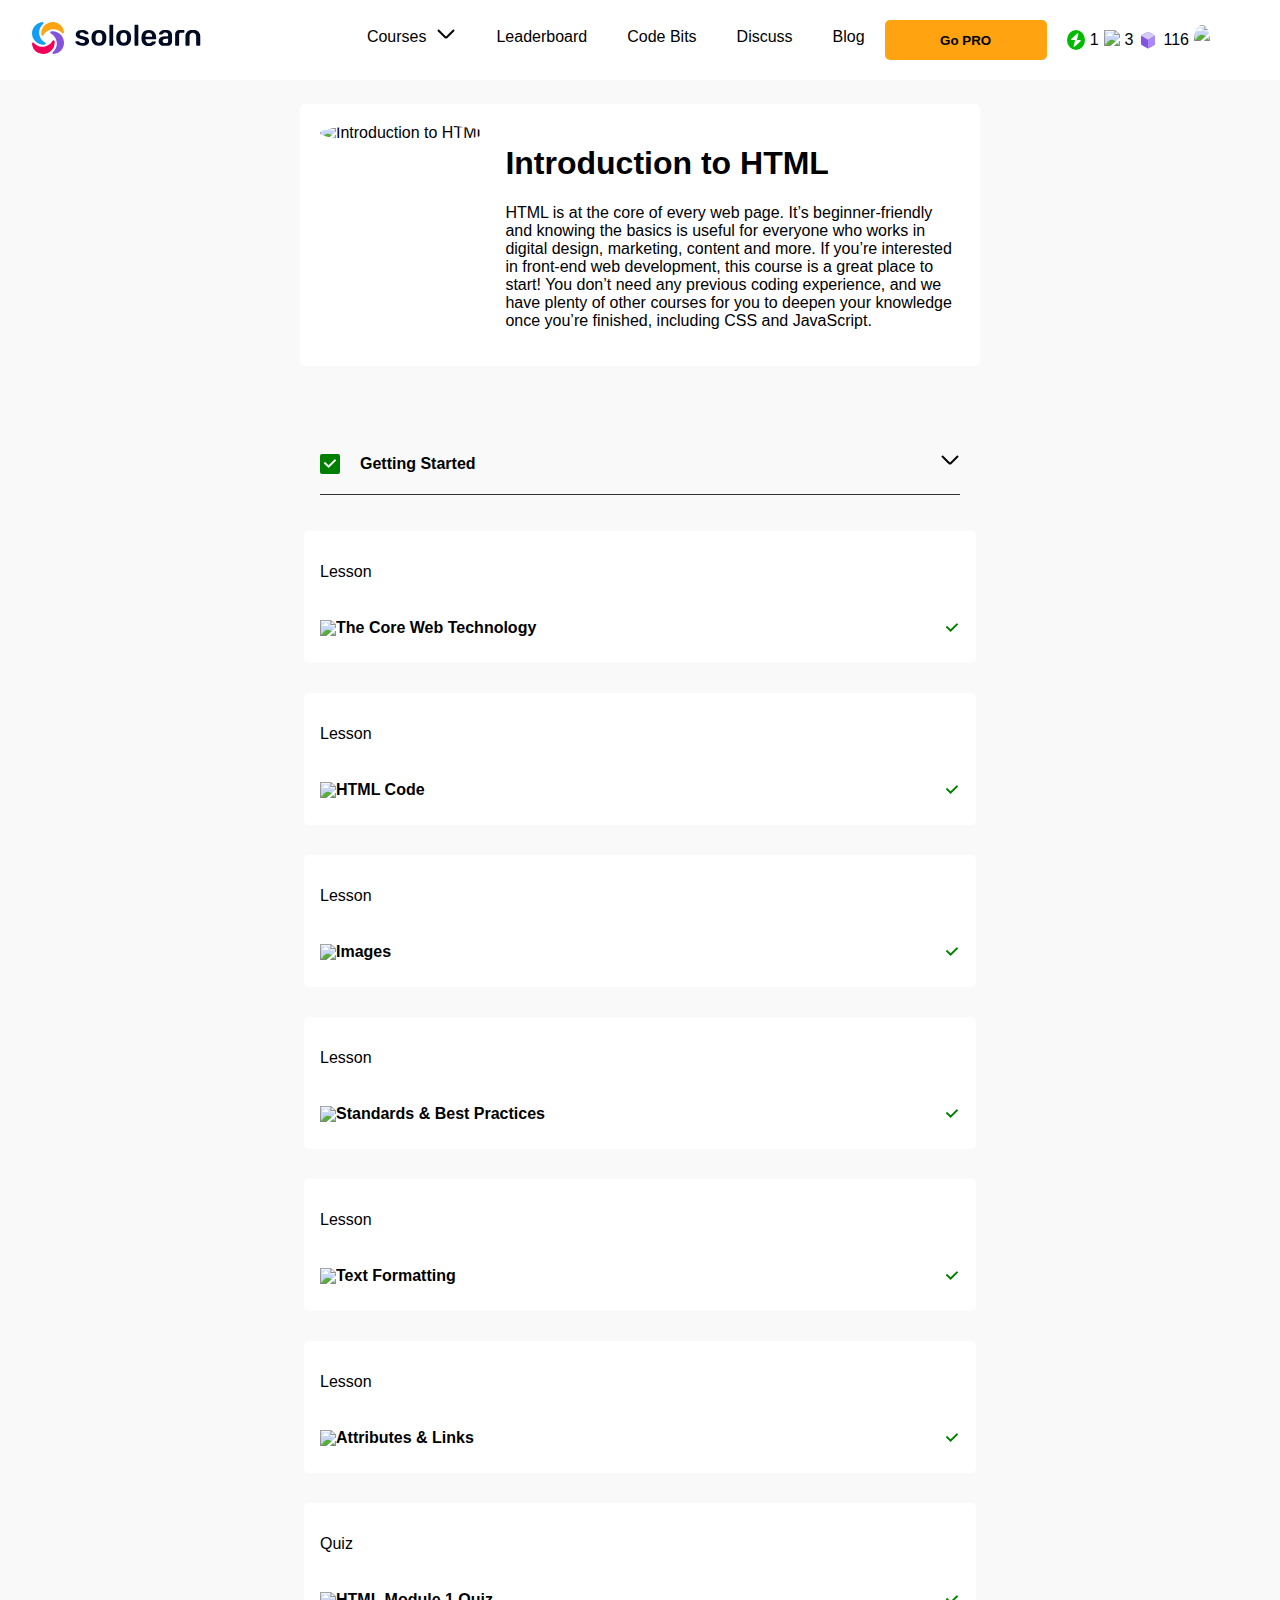
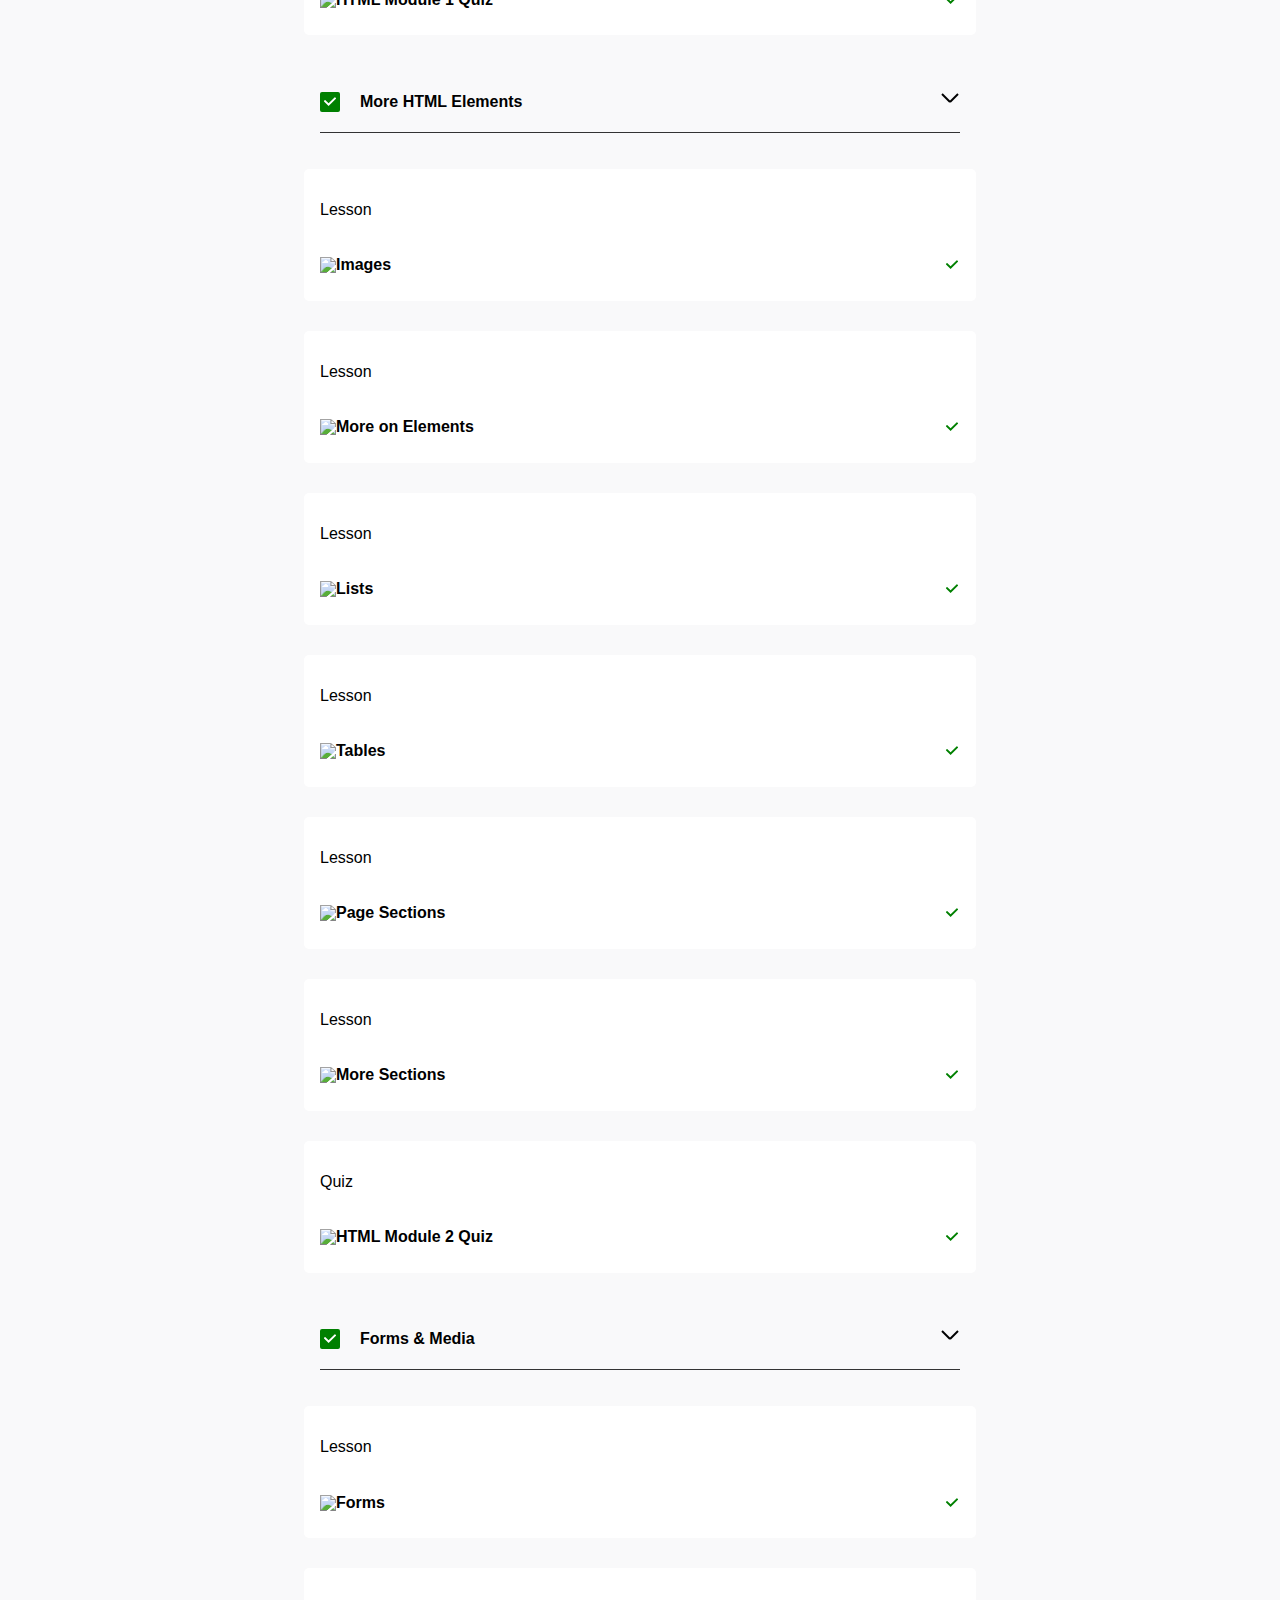
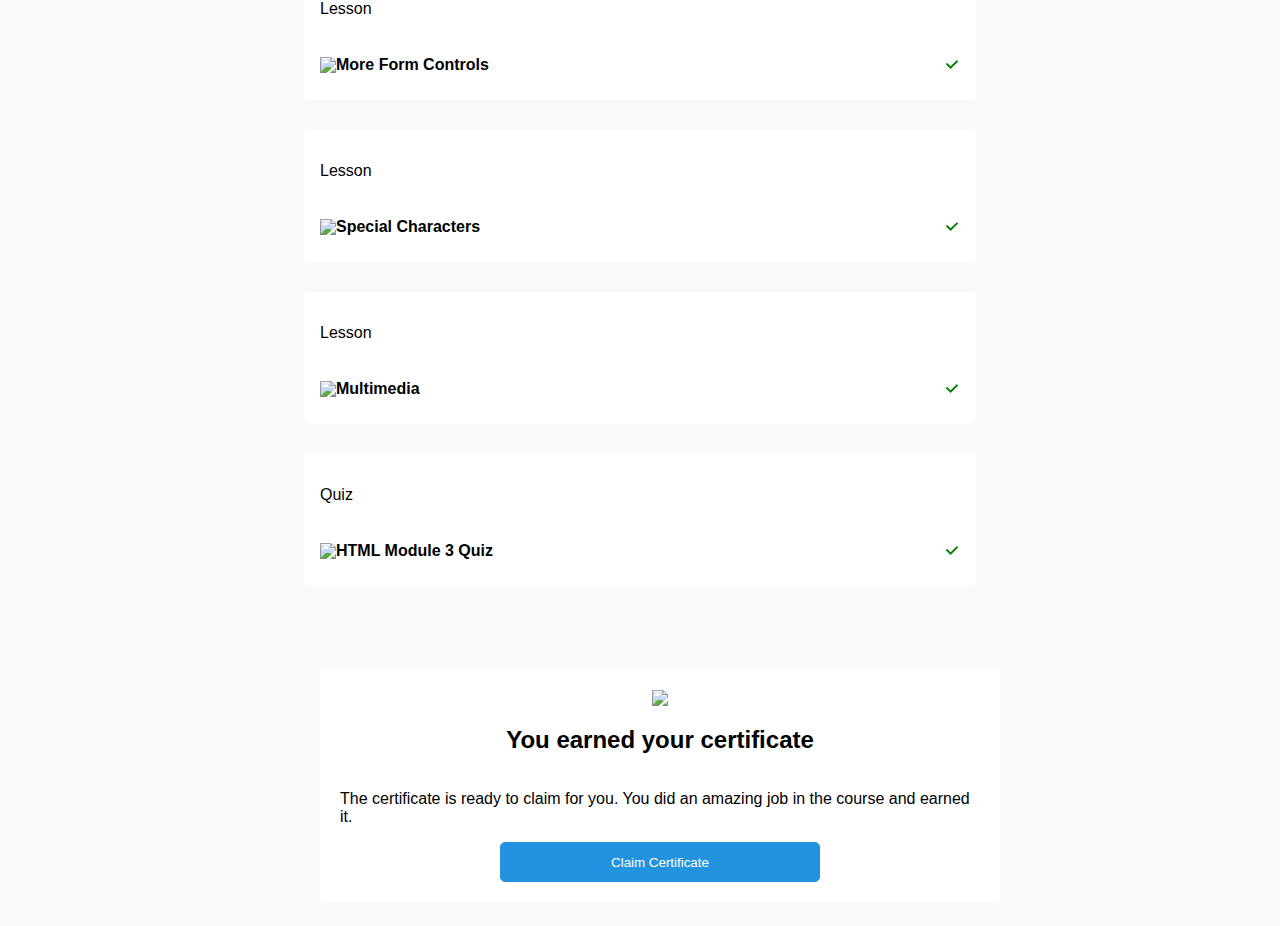
==== certificate.html @ 6a6c864c "Add files via upload" ====
<!DOCTYPE html>
<html>
    <head>
        <style>
            html {
                font-family:Arial, Helvetica, sans-serif;
            }
            body {
                background-color: #f9f9fa;
                display: flex;
                flex-direction: column;
                justify-content: center;
                align-items: center;
                height: 100%;
                margin: 0;
            }
            header{
                display: flex;
                flex-direction: row;
                width: 100%;
                height: 80px;
                justify-content: space-between;
                align-self: center;
                align-items: center;
                background-color: white;
            }
            .logo{
                display: flex;
                flex-grow: 1;
                flex-direction: row;
                padding: 24px 32px;
            }
            .tses{
                display: flex;
                flex-direction: row;
            }
            ul{
                display: flex;
                flex-direction: row;
            }
            li{
                display: flex;
                flex-direction: row;
                list-style-type: none;
                border: 1 solid white;
                padding: 20px;
            }
            .down{
                gap: 10px;
            }
            a{
                color: black;
                text-decoration: none;
            }
            .pro{
                background-color: #ffa310;
                align-items: center;
                align-self: center;
                justify-content: center;
                padding: 16px 40px;
                border: #ffa310;
                border-radius: 5px;
                display: flex;
                color: black;
                width: 162px;
                font-weight: bold;
            }
            .icons{
                gap: 5px;
                display: flex;
                flex-direction: row;
                align-items: center;
                align-self: center;
                justify-content: space-between;
            }
            .sol-icon{
                margin-left: 20px;
                border-radius: 100%;
                background-color: #00bb00;
                height: 20px;
                color: #ffffff;
                gap: 15px;
            }
            .portrait{
                height: 30px;
                border-radius: 100%;
            }
            .main {
                display: flex;
                flex-direction: column;
            }
            .subject {
                display: flex;
                flex-direction: row;
                width: 50%;
                background-color: white;
                border-radius: 5px;
                margin: 24px auto;
                padding: 20px;
                gap: 20px;
            }
            post{
                display: flex;
                flex-direction: row;
                gap: 20px;
            }
            .html-text {
                flex: 1;
                font-size: 16px;
            }
            img.html {
                border-radius: 50%;
                height: 5rem;
                object-fit: cover;
                width: 5rem;
            }
            .steps{
                display: flex;
                flex-direction: column;
                width: 50%;
                background-color:#f9f9fa;
                margin: 24px auto;
                padding: 20px;
                gap: 20px;
            }
            .lists{
                display: flex;
                flex-direction: row;
                gap: 20px;
                border-bottom: 1px solid #333;
                justify-content: space-between;
            }

            .together{
                display: flex;
                flex-grow: 1;
                flex-direction: row;
                gap: 20px;
            }

            .footer{
                display: flex;
                flex-direction: column;
                align-items: center;
                align-self: center;
                flex-grow: 1;
                width: 50%;
                justify-self: inherit;
            }
            .cert {
                display: flex;
                flex-direction: column;
                background-color: white;
                border-radius: 5px;
                margin: 24px auto;
                padding: 20px;
                width: 100%;
                justify-content: center;
                align-items: center;
                align-self: center;
                flex-grow: 1;
            }
            button{
                background-color: #2493df;
                color: #fff;
                border: 1px solid #2493df;
                border-radius: 5px;
                height: 40px;
                width: 50%;
                align-items: center;
                align-self: center;
                justify-content: center;
            }

            .green-box {
            width: 20px;
            height: 20px;
            background-color: green;
            border-radius: 10%;
            display: flex;
            justify-content: center;
            align-items: center;
            align-self: center;
            }

            .show-list{
                align-items: center;
                align-self: center;
                display: flex;
            }

            .show-list:active{
                display: none;
            }

            .show-list1{
                display: none;
            }

            .show-list1::content{
                display: flex;
            }

            .lesson-1{
                display: flex;
                align-self: center;
                flex-direction: column;
                gap: 30px;
                width: 100%;
                align-self: center;
                padding: 16px;
            }

            .lesson-2{
                display: flex;
                flex-direction: column;
                border: 1 solid white;
                background-color: white;
                border-radius: 5px;
                height: 100px;
                align-self: center;
                width: 100%;
                padding: 16px;
            }

            .part{
                display: flex;
                flex-direction: row;
                border: 1 solid white;
                background-color: white;
                height: fit-content;
                align-self: center;
                align-items: center;
                width: 100%;
            }
            .empty{
                width: 100px;
                display: flex;
                flex-direction: row;
                flex-grow: 1;
            }
            .menu{
                visibility: hidden;
                align-items: center;
                align-self: center;
                justify-content: center;
                display: flex;
            }
            @media (max-width: 1024px) {
                ul,li, .pro, .icons{
                    display:none;
                }
                .icon--menu--toggle{
                    display: flex;
                    flex-direction: row;
                }
                .menu{
                    visibility: visible;
                }
            }
            @media (max-width: 720px){
                post{
                    display: flex;
                    flex-direction: column;
                }
                media{
                    display: flex;
                    flex-direction: column;
                }
            }
        </style>        
    </head>
    <body>
        <header>
            <div class="logo">
                <a href="C:\Users\user\OneDrive\Хавсралтууд\sololearn\solo.html">
                    <svg width="169" height="32" viewBox="0 0 169 32" fill="none" xmlns="http://www.w3.org/2000/svg" role="img" class="sol-illustration">
                        <g id="logo.primary"><g id="Logo"><g id="Logo_2" clip-path="url(#clip0_2813_8156)">
                            <g id="Logo_3" clip-path="url(#clip1_2813_8156)">
                                <path id="Vector" d="M21.4906 7.15989C24.9115 7.15989 27.985 8.66049 30.0696 11.0588C30.7778 11.8627 32.1008 11.3133 31.9939 10.2415C31.927 9.54477 31.7934 8.83467 31.593 8.12456C30.5373 4.34628 27.5173 1.39868 23.7356 0.407212C16.1321 -1.60251 9.29028 4.10511 9.29028 11.4071C9.29028 11.8761 9.31701 12.345 9.37046 12.8005C9.50409 13.859 10.9206 14.1269 11.4283 13.1891C13.3526 9.59836 17.1343 7.15989 21.4906 7.15989Z" fill="#FFA310"></path>
                                <path id="Vector_2" d="M7.16402 10.5093C7.16402 7.08844 8.66368 4.01498 11.0605 1.93036C11.8638 1.22213 11.3149 -0.100797 10.2437 0.00610591C9.53402 0.0729204 8.82436 0.206549 8.11469 0.39363C4.33877 1.46266 1.39301 4.46932 0.402163 8.25102C-1.59292 15.8679 4.11114 22.7097 11.4086 22.7097C11.8772 22.7097 12.3459 22.683 12.8011 22.6295C13.8589 22.4959 14.1267 21.0794 13.1894 20.5716C9.60096 18.6474 7.16402 14.8657 7.16402 10.5093Z" fill="#149EF2"></path>
                                <path id="Veactor_3" d="M10.5032 24.8494C7.08428 24.8494 4.01262 23.3497 1.92923 20.9529C1.22141 20.1496 -0.100738 20.6985 0.00610232 21.7697C0.0728775 22.466 0.206428 23.1757 0.406754 23.8853C1.4618 27.6612 4.48004 30.607 8.25952 31.5979C15.8719 33.5929 22.7097 27.8889 22.7097 20.5914C22.7097 20.1228 22.683 19.6541 22.6295 19.1989C22.496 18.1411 21.0804 17.8733 20.5729 18.8106C18.6364 22.4124 14.8569 24.8494 10.5032 24.8494Z" fill="#F20057"></path>
                                <path id="Vector_4" d="M24.8494 21.4968C24.8494 24.9157 23.3497 27.9874 20.9529 30.0708C20.1496 30.7786 20.6985 32.1007 21.7697 31.9939C22.466 31.9271 23.1757 31.7936 23.8853 31.5932C27.6612 30.5382 30.607 27.52 31.5979 23.7405C33.5929 16.1281 27.8889 9.29031 20.5914 9.29031C20.1228 9.29031 19.6541 9.31702 19.1989 9.37044C18.1411 9.50399 17.8733 10.9196 18.8106 11.4271C22.4124 13.3636 24.8494 17.1431 24.8494 21.4968Z" fill="#8252DD"></path>
                            </g>
                            </g>
                            <g id="Type">
                            <path id="Vector_5" d="M50.1428 23.7419C48.9373 23.7419 47.9214 23.6094 47.0681 23.331C46.2148 23.0526 45.524 22.7212 44.9822 22.3103C44.4404 21.8993 44.0476 21.4884 43.7768 21.0774C43.5194 20.6665 43.3704 20.3218 43.3569 20.0567C43.3433 19.8446 43.3975 19.6723 43.5465 19.5397C43.6955 19.4071 43.858 19.3541 44.0476 19.3541H46.4315C46.5128 19.3541 46.5805 19.3674 46.6347 19.3806C46.6889 19.3939 46.7701 19.4602 46.8785 19.553C47.1358 19.7651 47.4067 19.9904 47.7047 20.229C47.9892 20.4676 48.3413 20.6665 48.7341 20.8256C49.1405 20.9979 49.6281 21.0774 50.2376 21.0774C51.0232 21.0774 51.6733 20.9316 52.2016 20.6267C52.7298 20.3218 53.0007 19.8844 53.0007 19.3276C53.0007 18.9167 52.8923 18.5852 52.6621 18.3334C52.4318 18.0815 52.0119 17.8429 51.3889 17.6441C50.7658 17.4452 49.8854 17.2199 48.7477 16.9812C47.6235 16.7294 46.7024 16.398 45.9575 16.0135C45.2125 15.6158 44.6707 15.1386 44.305 14.5421C43.9393 13.9588 43.7632 13.2695 43.7632 12.4874C43.7632 11.7185 43.9935 11.0027 44.4675 10.3001C44.9416 9.61077 45.6324 9.0275 46.567 8.59004C47.5015 8.13933 48.6529 7.91397 50.0344 7.91397C51.118 7.91397 52.0526 8.04653 52.8517 8.31166C53.6509 8.57678 54.3145 8.90819 54.8428 9.29262C55.371 9.69031 55.7774 10.0747 56.0618 10.4857C56.3463 10.8834 56.4952 11.228 56.5088 11.5329C56.5223 11.745 56.4682 11.9174 56.3327 12.0499C56.1973 12.1825 56.0347 12.2355 55.8586 12.2355H53.6373C53.5425 12.2355 53.4477 12.2223 53.3664 12.1825C53.2851 12.1427 53.2039 12.0897 53.1226 12.0367C52.9059 11.8378 52.6621 11.639 52.4047 11.4269C52.1474 11.2148 51.8359 11.0159 51.4566 10.8569C51.0909 10.6845 50.6033 10.605 50.0073 10.605C49.2488 10.605 48.6664 10.7641 48.2736 11.0955C47.8673 11.4136 47.6776 11.8246 47.6776 12.315C47.6776 12.6465 47.7724 12.9381 47.9621 13.1767C48.1517 13.4153 48.5309 13.6539 49.1134 13.866C49.6958 14.0781 50.5762 14.3035 51.7546 14.5421C53.0955 14.7807 54.152 15.1254 54.9511 15.5893C55.7367 16.0533 56.3056 16.5836 56.6307 17.1668C56.9558 17.7634 57.1183 18.4262 57.1183 19.142C57.1183 20.0169 56.8474 20.8123 56.3192 21.5149C55.7909 22.2175 55.0053 22.7742 53.9759 23.1719C52.933 23.5431 51.6598 23.7419 50.1428 23.7419Z" fill="#000A23"></path><path id="Vector_6" d="M66.938 20.8388C67.9777 20.8388 68.7908 20.5074 69.3507 19.8578C69.9238 19.2083 70.2304 18.2406 70.2971 16.968C70.3104 16.6763 70.3237 16.2919 70.3237 15.828C70.3237 15.364 70.3104 14.9796 70.2971 14.6879C70.2437 13.4418 69.9238 12.4741 69.3507 11.8113C68.7775 11.1485 67.9777 10.8171 66.938 10.8171C65.8983 10.8171 65.0852 11.1485 64.5254 11.8113C63.9522 12.4741 63.6457 13.4286 63.579 14.6879C63.5657 14.9796 63.5523 15.364 63.5523 15.828C63.5523 16.2919 63.5657 16.6763 63.579 16.968C63.6323 18.2406 63.9522 19.2083 64.5254 19.8578C65.0852 20.5207 65.8983 20.8388 66.938 20.8388ZM66.938 23.7419C65.3652 23.7419 64.0455 23.4635 62.9659 22.92C61.8995 22.3765 61.0731 21.5944 60.5132 20.6002C59.9534 19.606 59.6335 18.4394 59.5535 17.1138C59.5402 16.7559 59.5269 16.3317 59.5269 15.828C59.5269 15.3242 59.5402 14.8868 59.5535 14.5421C59.6335 13.19 59.9667 12.0234 60.5399 11.0424C61.1264 10.0615 61.9395 9.29262 63.0192 8.73586C64.0855 8.19235 65.3918 7.91397 66.9247 7.91397C68.4576 7.91397 69.7639 8.19235 70.8302 8.73586C71.8966 9.27936 72.723 10.0482 73.3095 11.0424C73.8827 12.0367 74.2159 13.2032 74.2959 14.5421C74.3092 14.9 74.3226 15.3242 74.3226 15.828C74.3226 16.3317 74.3092 16.7691 74.2959 17.1138C74.2159 18.4394 73.896 19.606 73.3362 20.6002C72.7763 21.5944 71.9632 22.3765 70.8836 22.92C69.8305 23.4768 68.5109 23.7419 66.938 23.7419Z" fill="#000A23"></path><path id="Vector_7" d="M91.7123 20.8388C92.752 20.8388 93.5651 20.5074 94.1249 19.8578C94.6981 19.2083 95.0046 18.2406 95.0713 16.968C95.0846 16.6763 95.0979 16.2919 95.0979 15.828C95.0979 15.364 95.0846 14.9796 95.0713 14.6879C95.018 13.4418 94.6981 12.4741 94.1249 11.8113C93.5517 11.1485 92.752 10.8171 91.7123 10.8171C90.6726 10.8171 89.8595 11.1485 89.2996 11.8113C88.7265 12.4741 88.4199 13.4286 88.3532 14.6879C88.3399 14.9796 88.3266 15.364 88.3266 15.828C88.3266 16.2919 88.3399 16.6763 88.3532 16.968C88.4066 18.2406 88.7265 19.2083 89.2996 19.8578C89.8595 20.5207 90.6592 20.8388 91.7123 20.8388ZM91.7123 23.7419C90.1394 23.7419 88.8198 23.4635 87.7401 22.92C86.6737 22.3765 85.8473 21.5944 85.2875 20.6002C84.7276 19.606 84.4077 18.4394 84.3277 17.1138C84.3144 16.7559 84.3011 16.3317 84.3011 15.828C84.3011 15.3242 84.3144 14.8868 84.3277 14.5421C84.4077 13.19 84.741 12.0234 85.3141 11.0424C85.9006 10.0615 86.7137 9.29262 87.7934 8.73586C88.8598 8.19235 90.166 7.91397 91.6989 7.91397C93.2318 7.91397 94.5381 8.19235 95.6045 8.73586C96.6708 9.27936 97.4973 10.0482 98.0837 11.0424C98.6569 12.0367 98.9901 13.2032 99.0701 14.5421C99.0835 14.9 99.0968 15.3242 99.0968 15.828C99.0968 16.3317 99.0835 16.7691 99.0701 17.1138C98.9901 18.4394 98.6702 19.606 98.1104 20.6002C97.5506 21.5944 96.7375 22.3765 95.6578 22.92C94.6048 23.4768 93.2851 23.7419 91.7123 23.7419Z" fill="#000A23"></path><path id="Vector_8" d="M113.521 14.6534H120.141V14.5587C120.141 13.7738 120.005 13.0971 119.748 12.5288C119.491 11.9468 119.112 11.4867 118.611 11.1484C118.11 10.8101 117.514 10.6341 116.81 10.6341C116.107 10.6341 115.511 10.8101 115.01 11.1484C114.509 11.4867 114.13 11.9468 113.887 12.5288C113.643 13.1107 113.507 13.7873 113.507 14.5587V14.6534H113.521ZM116.81 24.086C114.59 24.086 112.831 23.45 111.545 22.1643C110.245 20.8922 109.541 19.0652 109.446 16.7105C109.433 16.5075 109.419 16.2504 109.419 15.9526C109.419 15.6414 109.433 15.3978 109.446 15.2218C109.528 13.7197 109.866 12.4205 110.475 11.3243C111.084 10.2281 111.924 9.38908 113.007 8.79362C114.09 8.19817 115.348 7.91397 116.81 7.91397C118.435 7.91397 119.789 8.2523 120.885 8.91542C121.982 9.57854 122.807 10.5123 123.376 11.7032C123.931 12.8941 124.215 14.261 124.215 15.8173V16.4398C124.215 16.6428 124.147 16.8052 124.012 16.9541C123.877 17.0894 123.687 17.1571 123.471 17.1571H113.521V17.4007C113.535 18.1044 113.67 18.7404 113.927 19.3359C114.171 19.9314 114.55 20.405 115.037 20.7569C115.524 21.1223 116.107 21.2982 116.783 21.2982C117.338 21.2982 117.812 21.217 118.191 21.0411C118.57 20.8651 118.882 20.6757 119.125 20.4591C119.369 20.2426 119.531 20.0667 119.64 19.9178C119.816 19.6742 119.965 19.5389 120.073 19.4848C120.181 19.4306 120.344 19.4036 120.574 19.4036H123.146C123.349 19.4036 123.511 19.4577 123.647 19.5795C123.782 19.7013 123.836 19.8502 123.809 20.0261C123.782 20.3509 123.619 20.7298 123.308 21.1899C122.997 21.6501 122.55 22.0967 121.982 22.5432C121.399 22.9763 120.682 23.3417 119.816 23.6394C118.922 23.9507 117.934 24.086 116.81 24.086Z" fill="#000A23"></path><path id="Vector_9" d="M134.669 20.9316L132.852 21.0377C131.676 21.1039 130.673 20.176 130.673 18.9962C130.673 17.9755 131.435 17.1138 132.451 16.968L136.126 16.4775V19.3939C136.126 20.2025 135.485 20.8786 134.669 20.9316ZM139.708 11.3739C139.467 10.6845 139.093 10.088 138.585 9.58426C138.077 9.08052 137.382 8.66958 136.527 8.36468C135.672 8.05979 134.616 7.91397 133.373 7.91397C132.224 7.91397 131.248 8.05979 130.446 8.35143C129.631 8.64306 128.976 9.00098 128.468 9.42518C127.96 9.84938 127.586 10.2868 127.345 10.7243C127.105 11.175 126.985 11.5594 126.958 11.8643C126.958 12.0632 127.011 12.2223 127.118 12.3283C127.225 12.4476 127.385 12.5006 127.613 12.5006H129.951C130.246 12.5006 130.473 12.3681 130.633 12.1162C130.847 11.6522 131.181 11.2678 131.622 10.9894C132.063 10.711 132.638 10.5652 133.346 10.5652C134.349 10.5652 135.057 10.7906 135.471 11.2413C135.885 11.692 136.086 12.3283 136.086 13.1502V13.4418V13.8395V14.1311L130.914 14.5288C128.495 14.7144 126.624 16.7161 126.624 19.1288C126.624 21.674 128.709 23.7419 131.275 23.7419H136.006C138.238 23.7419 140.042 21.9523 140.042 19.7385V15.7882V13.9058V13.5346C140.055 12.779 139.948 12.0499 139.708 11.3739Z" fill="#000A23"></path><path id="Vector_10" d="M103.151 2.75269H105.709C106.048 2.75269 106.323 3.03308 106.323 3.38023V23.1144C106.323 23.4615 106.048 23.7419 105.709 23.7419H103.151C102.812 23.7419 102.538 23.4615 102.538 23.1144V3.38023C102.538 3.03308 102.812 2.75269 103.151 2.75269Z" fill="#000A23"></path><path id="Vector_11" d="M78.0328 2.75269H80.5909C80.9302 2.75269 81.2043 3.03308 81.2043 3.38023V23.1144C81.2043 23.4615 80.9302 23.7419 80.5909 23.7419H78.0328C77.6935 23.7419 77.4194 23.4615 77.4194 23.1144V3.38023C77.4194 3.03308 77.6935 2.75269 78.0328 2.75269Z" fill="#000A23"></path><path id="Vector_12" d="M143.846 23.7419C143.66 23.7419 143.5 23.6749 143.366 23.5541C143.22 23.4066 143.14 23.2054 143.14 22.9908V11.9917C143.14 9.75162 144.939 7.9408 147.165 7.9408C148.551 7.9408 149.644 7.9408 151.644 7.91397C152.07 7.91397 152.43 8.26272 152.43 8.69196V10.0333C152.43 10.4625 152.084 10.8113 151.657 10.8113H148.671C147.818 10.8113 147.125 11.5088 147.125 12.3673V23.031C147.125 23.2322 147.058 23.3932 146.925 23.5273C146.792 23.6614 146.619 23.7285 146.405 23.7285H143.846V23.7419Z" fill="#000A23"></path><path id="Vector_13" d="M153.462 13.9552V22.9633C153.462 23.3929 153.815 23.7419 154.25 23.7419H156.761C157.195 23.7419 157.548 23.3929 157.548 22.9633V13.9015C157.548 12.0891 159.028 10.6258 160.86 10.6258C162.693 10.6258 164.172 12.0891 164.172 13.9015V22.9633C164.172 23.3929 164.525 23.7419 164.96 23.7419H167.471C167.905 23.7419 168.258 23.3929 168.258 22.9633V13.9552C168.258 10.6258 165.53 7.91397 162.15 7.91397H159.557C156.204 7.91397 153.462 10.6258 153.462 13.9552Z" fill="#000A23"></path></g></g></g><defs>
                            <clipPath id="clip0_2813_8156"><rect width="32" height="32" fill="white"></rect></clipPath>
                            <clipPath id="clip1_2813_8156"><rect width="32" height="32" fill="white"></rect></clipPath></defs>
                    </svg>
                </a>
            </div>
            <div class="tses">
                <ul>
                    <li class="down"><a href="C:\Users\user\OneDrive\Хавсралтууд\sololearn\certificate.html">Courses</a>
                    <a href="C:\Users\user\OneDrive\Хавсралтууд\sololearn\certificate.html">
                        <svg width="20" height="20" xmlns="http://www.w3.org/2000/svg">
                        <line x1="2" y1="2" x2="10" y2="10" stroke="black" stroke-width="2" />
                        <line x1="10" y1="10" x2="18" y2="2" stroke="black" stroke-width="2" />
                    </svg></a></li>
                    <li><a href="C:\Users\user\OneDrive\Хавсралтууд\sololearn\certificate.html">Leaderboard</a></li>
                    <li><a href="C:\Users\user\OneDrive\Хавсралтууд\sololearn\certificate.html">Code Bits</a></li>
                    <li><a href="C:\Users\user\OneDrive\Хавсралтууд\sololearn\certificate.html">Discuss</a></li>
                    <li><a href="C:\Users\user\OneDrive\Хавсралтууд\sololearn\certificate.html">Blog</a></li>
                </ul>
            </div>
            <button class="pro"><a href="C:\Users\user\OneDrive\Хавсралтууд\sololearn\certificate.html">Go PRO</a></button>
            <div class="icons">
                <svg viewBox="0 0 24 24" fill="white" role="img" width="18" height="18" class="sol-icon streak-icon"><g id="icon-flash"><path id="Vector" fill-rule="evenodd" clip-rule="evenodd" d="M5.89514 10.2628C5.22285 10.8791 5.65885 12 6.57086 12L10.8182 12L8.83472 19.7421C8.58788 20.7056 9.74601 21.3995 10.4792 20.7275L18.105 13.7371C18.7773 13.1209 18.3413 12 17.4293 12L13.1819 12L15.1654 4.25781C15.4122 3.29436 14.2541 2.60042 13.521 3.27247L5.89514 10.2628Z" fill="currentColor"></path></g></svg> 1
                <img class="heart" src="C:\Users\user\OneDrive\Хавсралтууд\sololearn\11072-red-heart-design.png" height="20px">3
                <svg width="20" height="20" viewBox="0 0 20 20" fill="none" xmlns="http://www.w3.org/2000/svg" role="img" class="sol-illustration"><g id="icon-color-bit"><path id="Intersect" d="M16.9998 6.8522C16.9996 6.13554 16.6152 5.47388 15.9925 5.11816C15.9927 5.11824 15.9924 5.11809 15.9925 5.11816L10.9922 2.26328C10.3773 1.91224 9.62251 1.91224 9.00766 2.26328L4.00771 5.11793C4.0078 5.11788 4.00762 5.11798 4.00771 5.11793C3.38473 5.47374 3 6.13592 3 6.8529V13.5258C3 14.2423 3.384 14.904 4.00633 15.26C4.00679 15.2602 4.00725 15.2605 4.00771 15.2607L9.00766 18.1154C9.00824 18.1157 9.00883 18.1161 9.00942 18.1164C9.6234 18.4661 10.3765 18.4661 10.9905 18.1163C10.9911 18.116 10.9916 18.1157 10.9922 18.1154L15.9921 15.2607C15.9926 15.2605 15.9931 15.2602 15.9936 15.2599C16.6159 14.9039 16.9998 14.2423 16.9998 13.5258L16.9998 6.8522C16.9998 6.85197 16.9998 6.85243 16.9998 6.8522Z" fill="#8153E1"></path><path id="Intersect_2" d="M17 6.85072V13.5255C17 14.2426 16.6154 14.9047 15.9923 15.2605L10.9923 18.1151C10.6849 18.2906 10.3425 18.3784 10.0001 18.3784V9.68949L16.7288 5.84784C16.9031 6.14736 16.9996 6.49214 17 6.85072Z" fill="#AB88F3"></path><path id="Intersect_3" d="M16.7266 5.84812L9.99793 9.68978L3.26923 5.84812C3.44322 5.54927 3.69477 5.29546 4.00571 5.11793L9.00566 2.26328C9.62052 1.91224 10.3753 1.91224 10.9902 2.26328L15.9901 5.11793C16.3011 5.29546 16.5526 5.54927 16.7266 5.84812Z" fill="#D4CCF5"></path></g></svg>116
                <img class="portrait" src="C:\Users\user\Downloads\bd6ddae4-f313-4f51-aab7-15a39b37d037.jpg">
            </div>
            <div class="menu">Menu
                <svg xmlns="http://www.w3.org/2000/svg" width="30" height="30" viewBox="0 0 30 30">
                    <rect x="5" y="5" width="30" height="4" rx="2" ry="2" fill="#333" />
                    <rect x="5" y="12.5" width="30" height="4" rx="2" ry="2" fill="#333" />
                    <rect x="5" y="20" width="30" height="4" rx="2" ry="2" fill="#333" />
                </svg>
            </div>
        </header>
        <div class="main">
            <div class="subject">
                <post>
                    <media><img class="html" src="https://lecontent.sololearn.com/material-images/c204b889fee74286863897e801643117-1014 (1) Small 2 Large.png" alt="Introduction to HTML"></media>
                    <div class="html-text">
                        <h1>Introduction to HTML</h1>
                        <p>HTML is at the core of every web page. It’s beginner-friendly and knowing the basics is useful for everyone who works in digital design, marketing, content and more. If you’re interested in front-end web development, this course is a great place to start! You don’t need any previous coding experience, and we have plenty of other courses for you to deepen your knowledge once you’re finished, including CSS and JavaScript.</p>
                    </div>
                </post>
            </div>
            <div class="steps">
                <div class="lists">
                    <div class="together">
                        <div class="green-box">
                            <svg width="16" height="16" xmlns="http://www.w3.org/2000/svg">
                                <path id="Vector" fill-rule="evenodd" clip-rule="evenodd" d="M6.60494 9.29836L12.5234 3.39508C12.7189 3.20007 13.0355 3.20048 13.2305 3.39599L13.9367 4.104C14.1317 4.29952 14.1313 4.6161 13.9358 4.81111L6.60326 12.1248L2.04302 7.56546C1.84774 7.37022 1.84771 7.05363 2.04296 6.85835L2.75 6.15118C2.94524 5.9559 3.26182 5.95587 3.45711 6.15111L6.60494 9.29836Z" fill="white"></path>
                            </svg>
                        </div>                    
                        <h4>Getting Started</h4>
                    </div>
                    <div class="show-list">
                        <svg width="20" height="20" xmlns="http://www.w3.org/2000/svg">
                            <line x1="2" y1="2" x2="10" y2="10" stroke="black" stroke-width="2" />
                            <line x1="10" y1="10" x2="18" y2="2" stroke="black" stroke-width="2" />
                        </svg>  
                    </div> 
                    <div class="show-list1">
                        <svg width="20" height="20" xmlns="http://www.w3.org/2000/svg">
                            <line x1="2" y1="10" x2="10" y2="2" stroke="black" stroke-width="2" />
                            <line x1="10" y1="2" x2="18" y2="10" stroke="black" stroke-width="2" />
                        </svg>
                    </div>                                        
                </div>

                <div class="lesson-1">
                    <div class="lesson-2">
                        <p class="description">Lesson</p>
                        <div class="part">
                        <img src="https://blob.sololearn.com/web-assets/le-lesson-icon.svg">
                        <h4>The Core Web Technology</h4>
                        <div class="empty"></div>
                        <svg width="16" height="16" fill="green" xmlns="http://www.w3.org/2000/svg">
                            <path id="Vector" fill-rule="evenodd" clip-rule="evenodd" d="M6.60494 9.29836L12.5234 3.39508C12.7189 3.20007 13.0355 3.20048 13.2305 3.39599L13.9367 4.104C14.1317 4.29952 14.1313 4.6161 13.9358 4.81111L6.60326 12.1248L2.04302 7.56546C1.84774 7.37022 1.84771 7.05363 2.04296 6.85835L2.75 6.15118C2.94524 5.9559 3.26182 5.95587 3.45711 6.15111L6.60494 9.29836Z" fill="green"></path>
                        </svg>
                        </div>
                    </div>
                    <div class="lesson-2">
                        <p class="description">Lesson</p>
                        <div class="part">
                        <img src="https://blob.sololearn.com/web-assets/le-lesson-icon.svg">
                        <h4>HTML Code</h4>
                        <div class="empty"></div>
                        <svg width="16" height="16" fill="green" xmlns="http://www.w3.org/2000/svg">
                            <path id="Vector" fill-rule="evenodd" clip-rule="evenodd" d="M6.60494 9.29836L12.5234 3.39508C12.7189 3.20007 13.0355 3.20048 13.2305 3.39599L13.9367 4.104C14.1317 4.29952 14.1313 4.6161 13.9358 4.81111L6.60326 12.1248L2.04302 7.56546C1.84774 7.37022 1.84771 7.05363 2.04296 6.85835L2.75 6.15118C2.94524 5.9559 3.26182 5.95587 3.45711 6.15111L6.60494 9.29836Z" fill="green"></path>
                        </svg>
                        </div>
                    </div>
                    <div class="lesson-2">
                        <p class="description">Lesson</p>
                        <div class="part">
                        <img src="https://blob.sololearn.com/web-assets/le-lesson-icon.svg">
                        <h4>Images</h4>
                        <div class="empty"></div>
                        <svg width="16" height="16" fill="green" xmlns="http://www.w3.org/2000/svg">
                            <path id="Vector" fill-rule="evenodd" clip-rule="evenodd" d="M6.60494 9.29836L12.5234 3.39508C12.7189 3.20007 13.0355 3.20048 13.2305 3.39599L13.9367 4.104C14.1317 4.29952 14.1313 4.6161 13.9358 4.81111L6.60326 12.1248L2.04302 7.56546C1.84774 7.37022 1.84771 7.05363 2.04296 6.85835L2.75 6.15118C2.94524 5.9559 3.26182 5.95587 3.45711 6.15111L6.60494 9.29836Z" fill="green"></path>
                        </svg>
                        </div>
                    </div>
                    <div class="lesson-2">
                        <p class="description">Lesson</p>
                        <div class="part">
                        <img src="https://blob.sololearn.com/web-assets/le-lesson-icon.svg">
                        <h4>Standards & Best Practices</h4>
                        <div class="empty"></div>
                        <svg width="16" height="16" fill="green" xmlns="http://www.w3.org/2000/svg">
                            <path id="Vector" fill-rule="evenodd" clip-rule="evenodd" d="M6.60494 9.29836L12.5234 3.39508C12.7189 3.20007 13.0355 3.20048 13.2305 3.39599L13.9367 4.104C14.1317 4.29952 14.1313 4.6161 13.9358 4.81111L6.60326 12.1248L2.04302 7.56546C1.84774 7.37022 1.84771 7.05363 2.04296 6.85835L2.75 6.15118C2.94524 5.9559 3.26182 5.95587 3.45711 6.15111L6.60494 9.29836Z" fill="green"></path>
                        </svg>
                        </div>
                    </div>
                    <div class="lesson-2">
                        <p class="description">Lesson</p>
                        <div class="part">
                        <img src="https://blob.sololearn.com/web-assets/le-lesson-icon.svg">
                        <h4>Text Formatting</h4>
                        <div class="empty"></div>
                        <svg width="16" height="16" fill="green" xmlns="http://www.w3.org/2000/svg">
                            <path id="Vector" fill-rule="evenodd" clip-rule="evenodd" d="M6.60494 9.29836L12.5234 3.39508C12.7189 3.20007 13.0355 3.20048 13.2305 3.39599L13.9367 4.104C14.1317 4.29952 14.1313 4.6161 13.9358 4.81111L6.60326 12.1248L2.04302 7.56546C1.84774 7.37022 1.84771 7.05363 2.04296 6.85835L2.75 6.15118C2.94524 5.9559 3.26182 5.95587 3.45711 6.15111L6.60494 9.29836Z" fill="green"></path>
                        </svg>
                        </div>
                    </div>
                    <div class="lesson-2">
                        <p class="description">Lesson</p>
                        <div class="part">
                        <img src="https://blob.sololearn.com/web-assets/le-lesson-icon.svg">
                        <h4>Attributes & Links</h4>
                        <div class="empty"></div>
                        <svg width="16" height="16" fill="green" xmlns="http://www.w3.org/2000/svg">
                            <path id="Vector" fill-rule="evenodd" clip-rule="evenodd" d="M6.60494 9.29836L12.5234 3.39508C12.7189 3.20007 13.0355 3.20048 13.2305 3.39599L13.9367 4.104C14.1317 4.29952 14.1313 4.6161 13.9358 4.81111L6.60326 12.1248L2.04302 7.56546C1.84774 7.37022 1.84771 7.05363 2.04296 6.85835L2.75 6.15118C2.94524 5.9559 3.26182 5.95587 3.45711 6.15111L6.60494 9.29836Z" fill="green"></path>
                        </svg>
                        </div>
                    </div>
                    <div class="lesson-2">
                        <p class="description">Quiz</p>
                        <div class="part">
                        <img src="https://blob.sololearn.com/web-assets/le-module-quiz-icon.svg">
                        <h4>HTML Module 1 Quiz</h4>
                        <div class="empty"></div>
                        <svg width="16" height="16" fill="green" xmlns="http://www.w3.org/2000/svg">
                            <path id="Vector" fill-rule="evenodd" clip-rule="evenodd" d="M6.60494 9.29836L12.5234 3.39508C12.7189 3.20007 13.0355 3.20048 13.2305 3.39599L13.9367 4.104C14.1317 4.29952 14.1313 4.6161 13.9358 4.81111L6.60326 12.1248L2.04302 7.56546C1.84774 7.37022 1.84771 7.05363 2.04296 6.85835L2.75 6.15118C2.94524 5.9559 3.26182 5.95587 3.45711 6.15111L6.60494 9.29836Z" fill="green"></path>
                        </svg>
                        </div>
                    </div>
                </div>

                <div class="lists">
                    <div class="together">
                        <div class="green-box">
                            <svg width="16" height="16" xmlns="http://www.w3.org/2000/svg">
                                <path id="Vector" fill-rule="evenodd" clip-rule="evenodd" d="M6.60494 9.29836L12.5234 3.39508C12.7189 3.20007 13.0355 3.20048 13.2305 3.39599L13.9367 4.104C14.1317 4.29952 14.1313 4.6161 13.9358 4.81111L6.60326 12.1248L2.04302 7.56546C1.84774 7.37022 1.84771 7.05363 2.04296 6.85835L2.75 6.15118C2.94524 5.9559 3.26182 5.95587 3.45711 6.15111L6.60494 9.29836Z" fill="white"></path>
                            </svg>
                        </div> 
                        <h4>More HTML Elements</h4>
                    </div>
                    <div class="show-list">
                        <svg width="20" height="20" xmlns="http://www.w3.org/2000/svg">
                            <line x1="2" y1="2" x2="10" y2="10" stroke="black" stroke-width="2" />
                            <line x1="10" y1="10" x2="18" y2="2" stroke="black" stroke-width="2" />
                        </svg>  
                    </div>
                    <div class="show-list1">
                        <svg width="20" height="20" xmlns="http://www.w3.org/2000/svg">
                            <line x1="2" y1="10" x2="10" y2="2" stroke="black" stroke-width="2" />
                            <line x1="10" y1="2" x2="18" y2="10" stroke="black" stroke-width="2" />
                        </svg>
                    </div>
                </div>

                <div class="lesson-1">
                    <div class="lesson-2">
                        <p class="description">Lesson</p>
                        <div class="part">
                        <img src="https://blob.sololearn.com/web-assets/le-lesson-icon.svg">
                        <h4>Images</h4>
                        <div class="empty"></div>
                        <svg width="16" height="16" fill="green" xmlns="http://www.w3.org/2000/svg">
                            <path id="Vector" fill-rule="evenodd" clip-rule="evenodd" d="M6.60494 9.29836L12.5234 3.39508C12.7189 3.20007 13.0355 3.20048 13.2305 3.39599L13.9367 4.104C14.1317 4.29952 14.1313 4.6161 13.9358 4.81111L6.60326 12.1248L2.04302 7.56546C1.84774 7.37022 1.84771 7.05363 2.04296 6.85835L2.75 6.15118C2.94524 5.9559 3.26182 5.95587 3.45711 6.15111L6.60494 9.29836Z" fill="green"></path>
                        </svg>
                        </div>
                    </div>
                    <div class="lesson-2">
                        <p class="description">Lesson</p>
                        <div class="part">
                        <img src="https://blob.sololearn.com/web-assets/le-lesson-icon.svg">
                        <h4>More on Elements</h4>
                        <div class="empty"></div>
                        <svg width="16" height="16" fill="green" xmlns="http://www.w3.org/2000/svg">
                            <path id="Vector" fill-rule="evenodd" clip-rule="evenodd" d="M6.60494 9.29836L12.5234 3.39508C12.7189 3.20007 13.0355 3.20048 13.2305 3.39599L13.9367 4.104C14.1317 4.29952 14.1313 4.6161 13.9358 4.81111L6.60326 12.1248L2.04302 7.56546C1.84774 7.37022 1.84771 7.05363 2.04296 6.85835L2.75 6.15118C2.94524 5.9559 3.26182 5.95587 3.45711 6.15111L6.60494 9.29836Z" fill="green"></path>
                        </svg>
                        </div>
                    </div>
                    <div class="lesson-2">
                        <p class="description">Lesson</p>
                        <div class="part">
                        <img src="https://blob.sololearn.com/web-assets/le-lesson-icon.svg">
                        <h4>Lists</h4>
                        <div class="empty"></div>
                        <svg width="16" height="16" fill="green" xmlns="http://www.w3.org/2000/svg">
                            <path id="Vector" fill-rule="evenodd" clip-rule="evenodd" d="M6.60494 9.29836L12.5234 3.39508C12.7189 3.20007 13.0355 3.20048 13.2305 3.39599L13.9367 4.104C14.1317 4.29952 14.1313 4.6161 13.9358 4.81111L6.60326 12.1248L2.04302 7.56546C1.84774 7.37022 1.84771 7.05363 2.04296 6.85835L2.75 6.15118C2.94524 5.9559 3.26182 5.95587 3.45711 6.15111L6.60494 9.29836Z" fill="green"></path>
                        </svg>
                        </div>
                    </div>
                    <div class="lesson-2">
                        <p class="description">Lesson</p>
                        <div class="part">
                        <img src="https://blob.sololearn.com/web-assets/le-lesson-icon.svg">
                        <h4>Tables</h4>
                        <div class="empty"></div>
                        <svg width="16" height="16" fill="green" xmlns="http://www.w3.org/2000/svg">
                            <path id="Vector" fill-rule="evenodd" clip-rule="evenodd" d="M6.60494 9.29836L12.5234 3.39508C12.7189 3.20007 13.0355 3.20048 13.2305 3.39599L13.9367 4.104C14.1317 4.29952 14.1313 4.6161 13.9358 4.81111L6.60326 12.1248L2.04302 7.56546C1.84774 7.37022 1.84771 7.05363 2.04296 6.85835L2.75 6.15118C2.94524 5.9559 3.26182 5.95587 3.45711 6.15111L6.60494 9.29836Z" fill="green"></path>
                        </svg>
                        </div>
                    </div>
                    <div class="lesson-2">
                        <p class="description">Lesson</p>
                        <div class="part">
                        <img src="https://blob.sololearn.com/web-assets/le-lesson-icon.svg">
                        <h4>Page Sections</h4>
                        <div class="empty"></div>
                        <svg width="16" height="16" fill="green" xmlns="http://www.w3.org/2000/svg">
                            <path id="Vector" fill-rule="evenodd" clip-rule="evenodd" d="M6.60494 9.29836L12.5234 3.39508C12.7189 3.20007 13.0355 3.20048 13.2305 3.39599L13.9367 4.104C14.1317 4.29952 14.1313 4.6161 13.9358 4.81111L6.60326 12.1248L2.04302 7.56546C1.84774 7.37022 1.84771 7.05363 2.04296 6.85835L2.75 6.15118C2.94524 5.9559 3.26182 5.95587 3.45711 6.15111L6.60494 9.29836Z" fill="green"></path>
                        </svg>
                        </div>
                    </div>
                    <div class="lesson-2">
                        <p class="description">Lesson</p>
                        <div class="part">
                        <img src="https://blob.sololearn.com/web-assets/le-lesson-icon.svg">
                        <h4>More Sections</h4>
                        <div class="empty"></div>
                        <svg width="16" height="16" fill="green" xmlns="http://www.w3.org/2000/svg">
                            <path id="Vector" fill-rule="evenodd" clip-rule="evenodd" d="M6.60494 9.29836L12.5234 3.39508C12.7189 3.20007 13.0355 3.20048 13.2305 3.39599L13.9367 4.104C14.1317 4.29952 14.1313 4.6161 13.9358 4.81111L6.60326 12.1248L2.04302 7.56546C1.84774 7.37022 1.84771 7.05363 2.04296 6.85835L2.75 6.15118C2.94524 5.9559 3.26182 5.95587 3.45711 6.15111L6.60494 9.29836Z" fill="green"></path>
                        </svg>
                        </div>
                    </div>
                    <div class="lesson-2">
                        <p class="description">Quiz</p>
                        <div class="part">
                        <img src="https://blob.sololearn.com/web-assets/le-module-quiz-icon.svg">
                        <h4>HTML Module 2 Quiz</h4>
                        <div class="empty"></div>
                        <svg width="16" height="16" fill="green" xmlns="http://www.w3.org/2000/svg">
                            <path id="Vector" fill-rule="evenodd" clip-rule="evenodd" d="M6.60494 9.29836L12.5234 3.39508C12.7189 3.20007 13.0355 3.20048 13.2305 3.39599L13.9367 4.104C14.1317 4.29952 14.1313 4.6161 13.9358 4.81111L6.60326 12.1248L2.04302 7.56546C1.84774 7.37022 1.84771 7.05363 2.04296 6.85835L2.75 6.15118C2.94524 5.9559 3.26182 5.95587 3.45711 6.15111L6.60494 9.29836Z" fill="green"></path>
                        </svg>
                        </div>
                    </div>
                </div>

                <div class="lists">
                    <div class="together">
                        <div class="green-box">
                            <svg width="16" height="16" xmlns="http://www.w3.org/2000/svg">
                                <path id="Vector" fill-rule="evenodd" clip-rule="evenodd" d="M6.60494 9.29836L12.5234 3.39508C12.7189 3.20007 13.0355 3.20048 13.2305 3.39599L13.9367 4.104C14.1317 4.29952 14.1313 4.6161 13.9358 4.81111L6.60326 12.1248L2.04302 7.56546C1.84774 7.37022 1.84771 7.05363 2.04296 6.85835L2.75 6.15118C2.94524 5.9559 3.26182 5.95587 3.45711 6.15111L6.60494 9.29836Z" fill="white"></path>
                            </svg>
                        </div> 
                        <h4>Forms & Media</h4>
                    </div>
                    <div class="show-list">
                        <svg width="20" height="20" xmlns="http://www.w3.org/2000/svg">
                            <line x1="2" y1="2" x2="10" y2="10" stroke="black" stroke-width="2" />
                            <line x1="10" y1="10" x2="18" y2="2" stroke="black" stroke-width="2" />
                        </svg>  
                    </div>
                    <div class="show-list1">
                        <svg width="20" height="20" xmlns="http://www.w3.org/2000/svg">
                            <line x1="2" y1="10" x2="10" y2="2" stroke="black" stroke-width="2" />
                            <line x1="10" y1="2" x2="18" y2="10" stroke="black" stroke-width="2" />
                        </svg>
                    </div>
                </div>

                <div class="lesson-1">
                    <div class="lesson-2">
                        <p class="description">Lesson</p>
                        <div class="part">
                        <img src="https://blob.sololearn.com/web-assets/le-lesson-icon.svg">
                        <h4>Forms</h4>
                        <div class="empty"></div>
                        <svg width="16" height="16" fill="green" xmlns="http://www.w3.org/2000/svg">
                            <path id="Vector" fill-rule="evenodd" clip-rule="evenodd" d="M6.60494 9.29836L12.5234 3.39508C12.7189 3.20007 13.0355 3.20048 13.2305 3.39599L13.9367 4.104C14.1317 4.29952 14.1313 4.6161 13.9358 4.81111L6.60326 12.1248L2.04302 7.56546C1.84774 7.37022 1.84771 7.05363 2.04296 6.85835L2.75 6.15118C2.94524 5.9559 3.26182 5.95587 3.45711 6.15111L6.60494 9.29836Z" fill="green"></path>
                        </svg>
                        </div>
                    </div>
                    <div class="lesson-2">
                        <p class="description">Lesson</p>
                        <div class="part">
                        <img src="https://blob.sololearn.com/web-assets/le-lesson-icon.svg">
                        <h4>More Form Controls</h4>
                        <div class="empty"></div>
                        <svg width="16" height="16" fill="green" xmlns="http://www.w3.org/2000/svg">
                            <path id="Vector" fill-rule="evenodd" clip-rule="evenodd" d="M6.60494 9.29836L12.5234 3.39508C12.7189 3.20007 13.0355 3.20048 13.2305 3.39599L13.9367 4.104C14.1317 4.29952 14.1313 4.6161 13.9358 4.81111L6.60326 12.1248L2.04302 7.56546C1.84774 7.37022 1.84771 7.05363 2.04296 6.85835L2.75 6.15118C2.94524 5.9559 3.26182 5.95587 3.45711 6.15111L6.60494 9.29836Z" fill="green"></path>
                        </svg>
                        </div>
                    </div>
                    <div class="lesson-2">
                        <p class="description">Lesson</p>
                        <div class="part">
                        <img src="https://blob.sololearn.com/web-assets/le-lesson-icon.svg">
                        <h4>Special Characters</h4>
                        <div class="empty"></div>
                        <svg width="16" height="16" fill="green" xmlns="http://www.w3.org/2000/svg">
                            <path id="Vector" fill-rule="evenodd" clip-rule="evenodd" d="M6.60494 9.29836L12.5234 3.39508C12.7189 3.20007 13.0355 3.20048 13.2305 3.39599L13.9367 4.104C14.1317 4.29952 14.1313 4.6161 13.9358 4.81111L6.60326 12.1248L2.04302 7.56546C1.84774 7.37022 1.84771 7.05363 2.04296 6.85835L2.75 6.15118C2.94524 5.9559 3.26182 5.95587 3.45711 6.15111L6.60494 9.29836Z" fill="green"></path>
                        </svg>
                        </div>
                    </div>
                    <div class="lesson-2">
                        <p class="description">Lesson</p>
                        <div class="part">
                        <img src="https://blob.sololearn.com/web-assets/le-lesson-icon.svg">
                        <h4>Multimedia</h4>
                        <div class="empty"></div>
                        <svg width="16" height="16" fill="green" xmlns="http://www.w3.org/2000/svg">
                            <path id="Vector" fill-rule="evenodd" clip-rule="evenodd" d="M6.60494 9.29836L12.5234 3.39508C12.7189 3.20007 13.0355 3.20048 13.2305 3.39599L13.9367 4.104C14.1317 4.29952 14.1313 4.6161 13.9358 4.81111L6.60326 12.1248L2.04302 7.56546C1.84774 7.37022 1.84771 7.05363 2.04296 6.85835L2.75 6.15118C2.94524 5.9559 3.26182 5.95587 3.45711 6.15111L6.60494 9.29836Z" fill="green"></path>
                        </svg>
                        </div>
                    </div>
                    <div class="lesson-2">
                        <p class="description">Quiz</p>
                        <div class="part">
                        <img src="https://blob.sololearn.com/web-assets/le-module-quiz-icon.svg">
                        <h4>HTML Module 3 Quiz</h4>
                        <div class="empty"></div>
                        <svg width="16" height="16" fill="green" xmlns="http://www.w3.org/2000/svg">
                            <path id="Vector" fill-rule="evenodd" clip-rule="evenodd" d="M6.60494 9.29836L12.5234 3.39508C12.7189 3.20007 13.0355 3.20048 13.2305 3.39599L13.9367 4.104C14.1317 4.29952 14.1313 4.6161 13.9358 4.81111L6.60326 12.1248L2.04302 7.56546C1.84774 7.37022 1.84771 7.05363 2.04296 6.85835L2.75 6.15118C2.94524 5.9559 3.26182 5.95587 3.45711 6.15111L6.60494 9.29836Z" fill="green"></path>
                        </svg>
                        </div>
                    </div>
                </div>

            </div>
        </div>
        <div class="footer">
            <div class="cert">
                <img class="paper" src="file:///C:/Users/user/Downloads/CertificateEnabled.webp">
                <h2>You earned your certificate</h2>
                <p>The certificate is ready to claim for you. You did an amazing job in the course and earned it.</p>
                <button>Claim Certificate</button>
            </div>
        </div>
    </body>
</html>
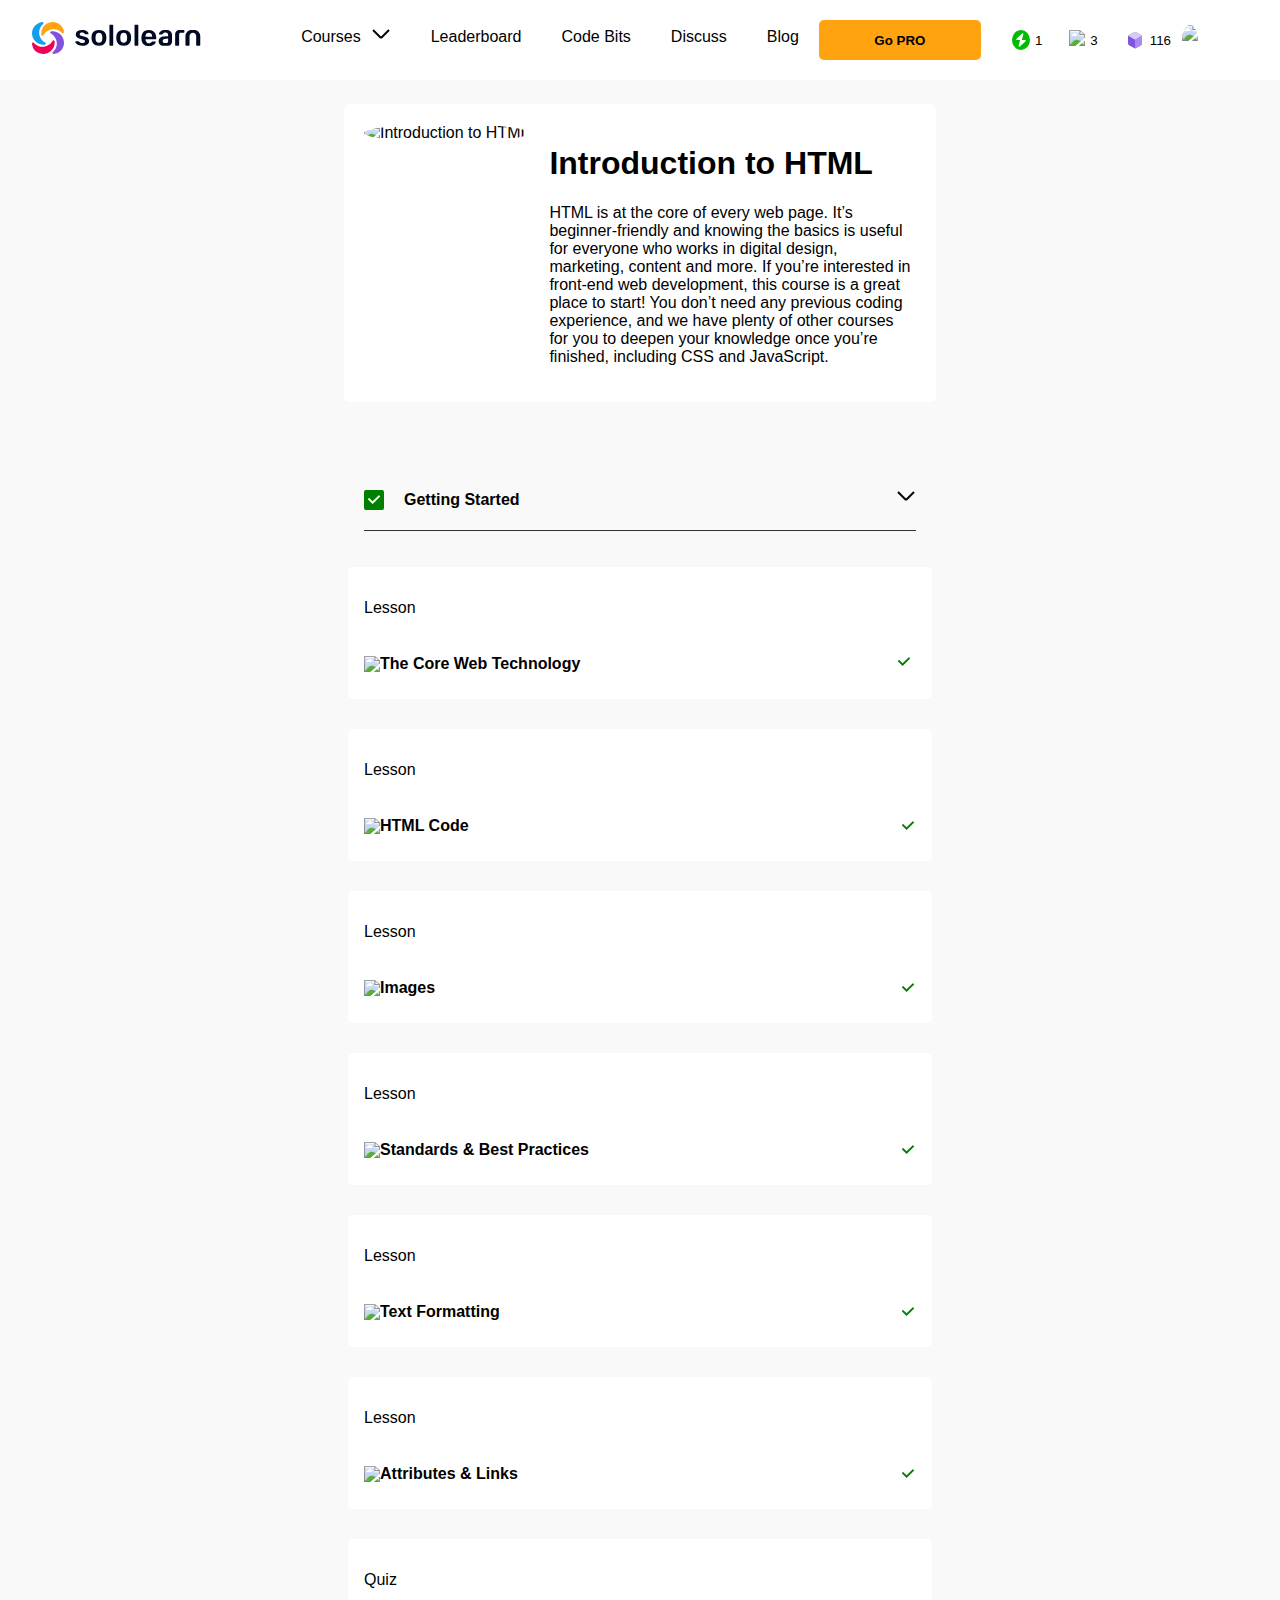
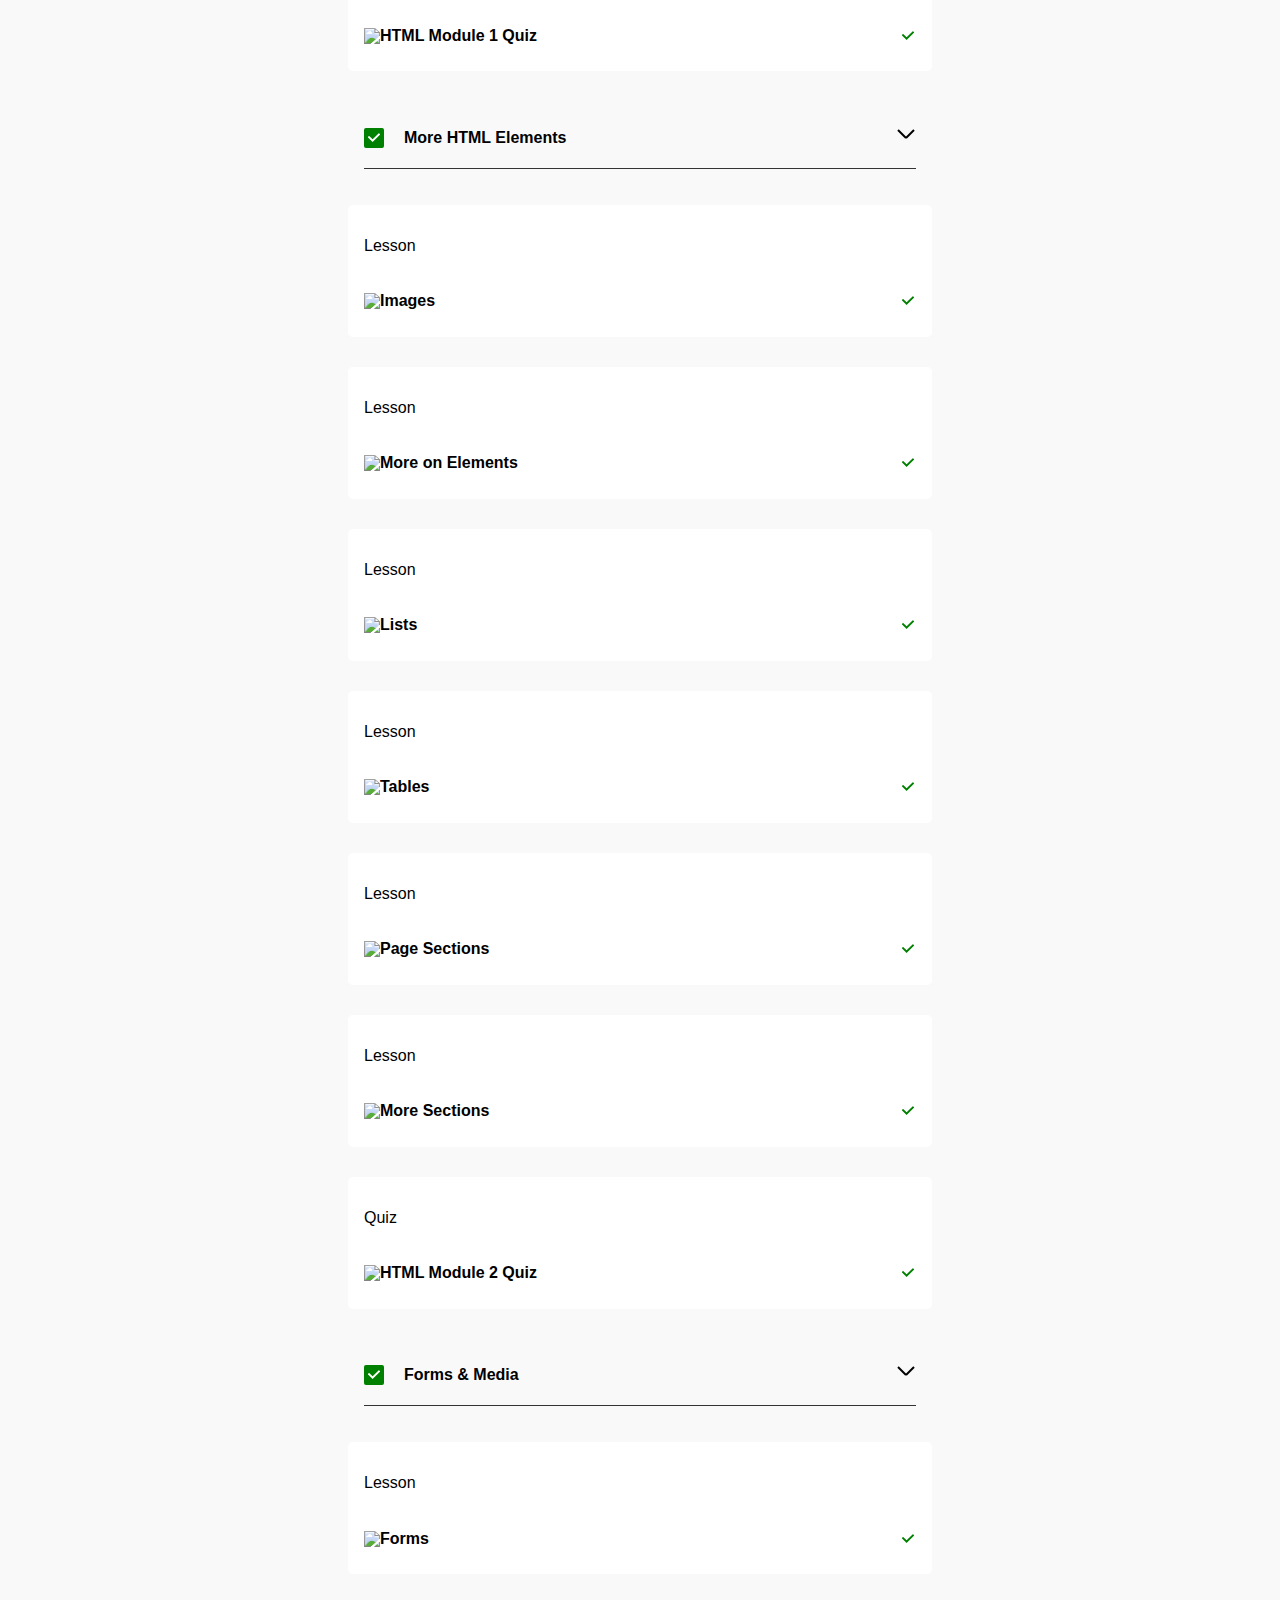
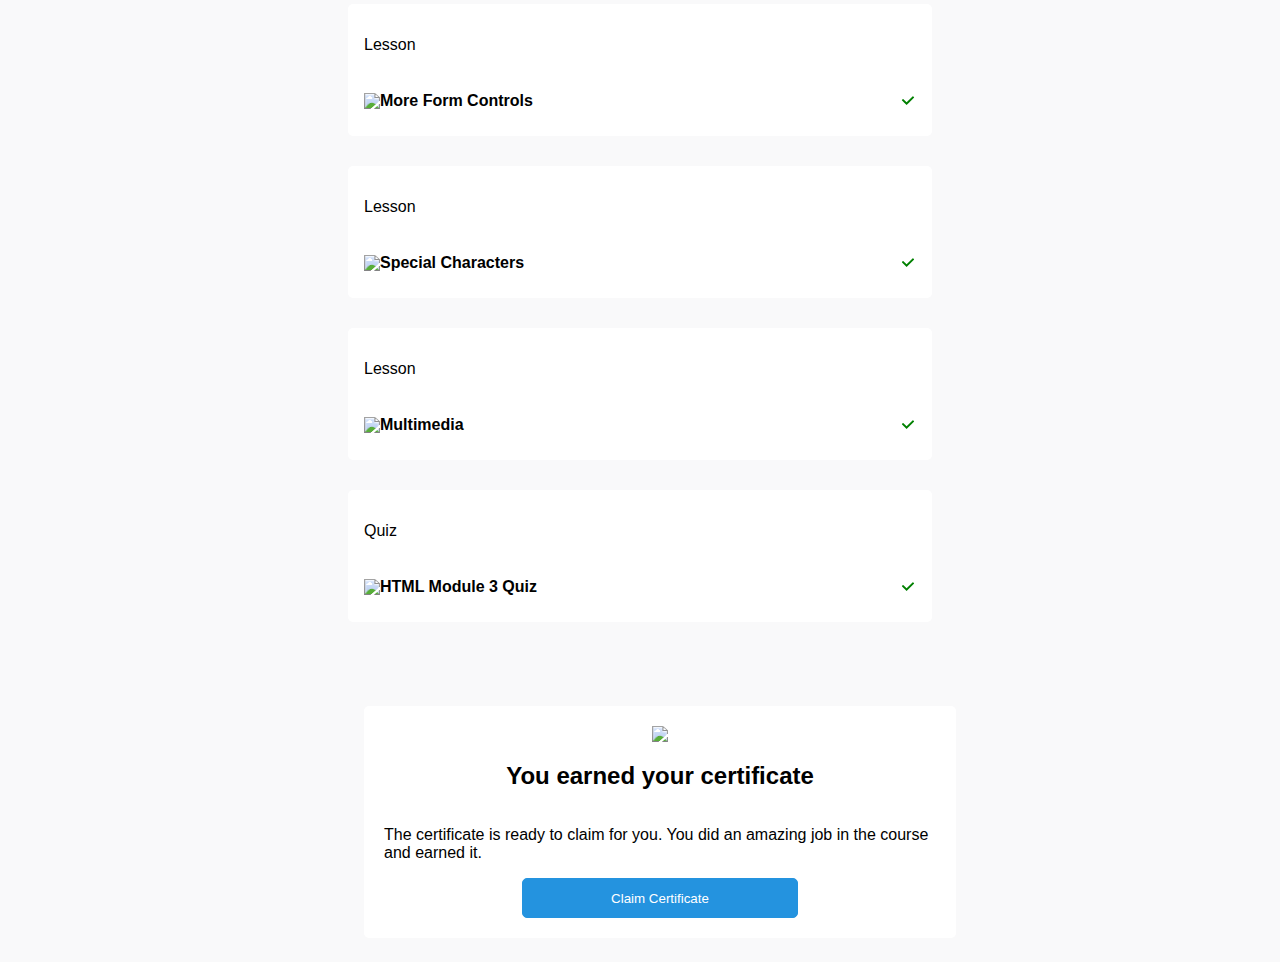
==== commit 3e54fb04: "Certificate.html" ====
--- a/certificate.html
+++ b/certificate.html
@@ -81,10 +81,81 @@
                 color: #ffffff;
                 gap: 15px;
             }
+            .neg{
+                background-color: #fff;
+                display: flex;
+                flex-direction: row;
+                border: #fff;
+                color: black;
+                justify-content: center;
+                align-items: center;
+                align-self: center;
+                gap: 5px;
+                margin: 5px;
+                padding: auto auto auto 0px;
+            }
+            .neg:hover{
+                background-color: rgb(228, 221, 221);
+            }
+            .hoyr{
+                background-color: #fff;
+                display: flex;
+                flex-direction: row;
+                border: #fff;
+                color: black;
+                justify-content: center;
+                align-items: center;
+                align-self: center;
+                gap: 5px;
+                margin: 5px;
+            }
+            .hoyr:hover{
+                background-color: rgb(228, 221, 221);
+            }
+            .gurav{
+                background-color: #fff;
+                display: flex;
+                flex-direction: row;
+                border: #fff;
+                color: black;
+                justify-content: center;
+                align-items: center;
+                align-self: center;
+                gap: 5px;
+                margin: 5px;
+            }
+            .gurav:hover{
+                background-color: rgb(228, 221, 221);
+            }
             .portrait{
                 height: 30px;
                 border-radius: 100%;
             }
+            .portrait:hover{
+                opacity: 50%;
+            }
+            .bar{
+                background-color: #fff;
+                border: #fff;
+            }
+
+            .barx {
+                display: none;
+                background-color: #fff;
+                border: #fff;
+            }
+
+            .bar:hover {
+                display: none;
+                background-color: #fff;
+                border: #fff;
+            }
+
+            .bar:hover + .barx {
+                display: block;
+                background-color: #fff;
+                border: #fff;
+            }
             .main {
                 display: flex;
                 flex-direction: column;
@@ -92,7 +163,7 @@
             .subject {
                 display: flex;
                 flex-direction: row;
-                width: 50%;
+                width: 552px;
                 background-color: white;
                 border-radius: 5px;
                 margin: 24px auto;
@@ -117,7 +188,7 @@
             .steps{
                 display: flex;
                 flex-direction: column;
-                width: 50%;
+                width: 552px;
                 background-color:#f9f9fa;
                 margin: 24px auto;
                 padding: 20px;
@@ -144,8 +215,7 @@
                 align-items: center;
                 align-self: center;
                 flex-grow: 1;
-                width: 50%;
-                justify-self: inherit;
+                width: 552px;
             }
             .cert {
                 display: flex;
@@ -306,17 +376,25 @@
             </div>
             <button class="pro"><a href="C:\Users\user\OneDrive\Хавсралтууд\sololearn\certificate.html">Go PRO</a></button>
             <div class="icons">
-                <svg viewBox="0 0 24 24" fill="white" role="img" width="18" height="18" class="sol-icon streak-icon"><g id="icon-flash"><path id="Vector" fill-rule="evenodd" clip-rule="evenodd" d="M5.89514 10.2628C5.22285 10.8791 5.65885 12 6.57086 12L10.8182 12L8.83472 19.7421C8.58788 20.7056 9.74601 21.3995 10.4792 20.7275L18.105 13.7371C18.7773 13.1209 18.3413 12 17.4293 12L13.1819 12L15.1654 4.25781C15.4122 3.29436 14.2541 2.60042 13.521 3.27247L5.89514 10.2628Z" fill="currentColor"></path></g></svg> 1
-                <img class="heart" src="C:\Users\user\OneDrive\Хавсралтууд\sololearn\11072-red-heart-design.png" height="20px">3
-                <svg width="20" height="20" viewBox="0 0 20 20" fill="none" xmlns="http://www.w3.org/2000/svg" role="img" class="sol-illustration"><g id="icon-color-bit"><path id="Intersect" d="M16.9998 6.8522C16.9996 6.13554 16.6152 5.47388 15.9925 5.11816C15.9927 5.11824 15.9924 5.11809 15.9925 5.11816L10.9922 2.26328C10.3773 1.91224 9.62251 1.91224 9.00766 2.26328L4.00771 5.11793C4.0078 5.11788 4.00762 5.11798 4.00771 5.11793C3.38473 5.47374 3 6.13592 3 6.8529V13.5258C3 14.2423 3.384 14.904 4.00633 15.26C4.00679 15.2602 4.00725 15.2605 4.00771 15.2607L9.00766 18.1154C9.00824 18.1157 9.00883 18.1161 9.00942 18.1164C9.6234 18.4661 10.3765 18.4661 10.9905 18.1163C10.9911 18.116 10.9916 18.1157 10.9922 18.1154L15.9921 15.2607C15.9926 15.2605 15.9931 15.2602 15.9936 15.2599C16.6159 14.9039 16.9998 14.2423 16.9998 13.5258L16.9998 6.8522C16.9998 6.85197 16.9998 6.85243 16.9998 6.8522Z" fill="#8153E1"></path><path id="Intersect_2" d="M17 6.85072V13.5255C17 14.2426 16.6154 14.9047 15.9923 15.2605L10.9923 18.1151C10.6849 18.2906 10.3425 18.3784 10.0001 18.3784V9.68949L16.7288 5.84784C16.9031 6.14736 16.9996 6.49214 17 6.85072Z" fill="#AB88F3"></path><path id="Intersect_3" d="M16.7266 5.84812L9.99793 9.68978L3.26923 5.84812C3.44322 5.54927 3.69477 5.29546 4.00571 5.11793L9.00566 2.26328C9.62052 1.91224 10.3753 1.91224 10.9902 2.26328L15.9901 5.11793C16.3011 5.29546 16.5526 5.54927 16.7266 5.84812Z" fill="#D4CCF5"></path></g></svg>116
+                <button class="neg"><svg viewBox="0 0 24 24" fill="white" role="img" width="18" height="18" class="sol-icon streak-icon"><g id="icon-flash"><path id="Vector" fill-rule="evenodd" clip-rule="evenodd" d="M5.89514 10.2628C5.22285 10.8791 5.65885 12 6.57086 12L10.8182 12L8.83472 19.7421C8.58788 20.7056 9.74601 21.3995 10.4792 20.7275L18.105 13.7371C18.7773 13.1209 18.3413 12 17.4293 12L13.1819 12L15.1654 4.25781C15.4122 3.29436 14.2541 2.60042 13.521 3.27247L5.89514 10.2628Z" fill="currentColor"></path></g></svg> 1</button>
+                <button class="hoyr"><img class="heart" src="C:\Users\user\OneDrive\Хавсралтууд\sololearn\11072-red-heart-design.png" height="20px">3</button>
+                <button class="gurav"><svg width="20" height="20" viewBox="0 0 20 20" fill="none" xmlns="http://www.w3.org/2000/svg" role="img" class="sol-illustration"><g id="icon-color-bit"><path id="Intersect" d="M16.9998 6.8522C16.9996 6.13554 16.6152 5.47388 15.9925 5.11816C15.9927 5.11824 15.9924 5.11809 15.9925 5.11816L10.9922 2.26328C10.3773 1.91224 9.62251 1.91224 9.00766 2.26328L4.00771 5.11793C4.0078 5.11788 4.00762 5.11798 4.00771 5.11793C3.38473 5.47374 3 6.13592 3 6.8529V13.5258C3 14.2423 3.384 14.904 4.00633 15.26C4.00679 15.2602 4.00725 15.2605 4.00771 15.2607L9.00766 18.1154C9.00824 18.1157 9.00883 18.1161 9.00942 18.1164C9.6234 18.4661 10.3765 18.4661 10.9905 18.1163C10.9911 18.116 10.9916 18.1157 10.9922 18.1154L15.9921 15.2607C15.9926 15.2605 15.9931 15.2602 15.9936 15.2599C16.6159 14.9039 16.9998 14.2423 16.9998 13.5258L16.9998 6.8522C16.9998 6.85197 16.9998 6.85243 16.9998 6.8522Z" fill="#8153E1"></path><path id="Intersect_2" d="M17 6.85072V13.5255C17 14.2426 16.6154 14.9047 15.9923 15.2605L10.9923 18.1151C10.6849 18.2906 10.3425 18.3784 10.0001 18.3784V9.68949L16.7288 5.84784C16.9031 6.14736 16.9996 6.49214 17 6.85072Z" fill="#AB88F3"></path><path id="Intersect_3" d="M16.7266 5.84812L9.99793 9.68978L3.26923 5.84812C3.44322 5.54927 3.69477 5.29546 4.00571 5.11793L9.00566 2.26328C9.62052 1.91224 10.3753 1.91224 10.9902 2.26328L15.9901 5.11793C16.3011 5.29546 16.5526 5.54927 16.7266 5.84812Z" fill="#D4CCF5"></path></g></svg>116</div>
                 <img class="portrait" src="C:\Users\user\Downloads\bd6ddae4-f313-4f51-aab7-15a39b37d037.jpg">
             </div>
             <div class="menu">Menu
+                <button class="bar">
                 <svg xmlns="http://www.w3.org/2000/svg" width="30" height="30" viewBox="0 0 30 30">
                     <rect x="5" y="5" width="30" height="4" rx="2" ry="2" fill="#333" />
                     <rect x="5" y="12.5" width="30" height="4" rx="2" ry="2" fill="#333" />
                     <rect x="5" y="20" width="30" height="4" rx="2" ry="2" fill="#333" />
                 </svg>
+                </button>
+                <button class="barx">
+                <svg width="20" height="20">
+                    <line x1="0" y1="0" x2="20" y2="20" style="stroke:black;stroke-width:3" />
+                    <line x1="20" y1="0" x2="0" y2="20" style="stroke:black;stroke-width:3" />
+                </svg>
+                </button>
             </div>
         </header>
         <div class="main">
@@ -360,7 +438,7 @@
                         <img src="https://blob.sololearn.com/web-assets/le-lesson-icon.svg">
                         <h4>The Core Web Technology</h4>
                         <div class="empty"></div>
-                        <svg width="16" height="16" fill="green" xmlns="http://www.w3.org/2000/svg">
+                        <svg width="20" height="20" fill="green" xmlns="http://www.w3.org/2000/svg">
                             <path id="Vector" fill-rule="evenodd" clip-rule="evenodd" d="M6.60494 9.29836L12.5234 3.39508C12.7189 3.20007 13.0355 3.20048 13.2305 3.39599L13.9367 4.104C14.1317 4.29952 14.1313 4.6161 13.9358 4.81111L6.60326 12.1248L2.04302 7.56546C1.84774 7.37022 1.84771 7.05363 2.04296 6.85835L2.75 6.15118C2.94524 5.9559 3.26182 5.95587 3.45711 6.15111L6.60494 9.29836Z" fill="green"></path>
                         </svg>
                         </div>
@@ -628,4 +706,4 @@
             </div>
         </div>
     </body>
-</html>+</html>
